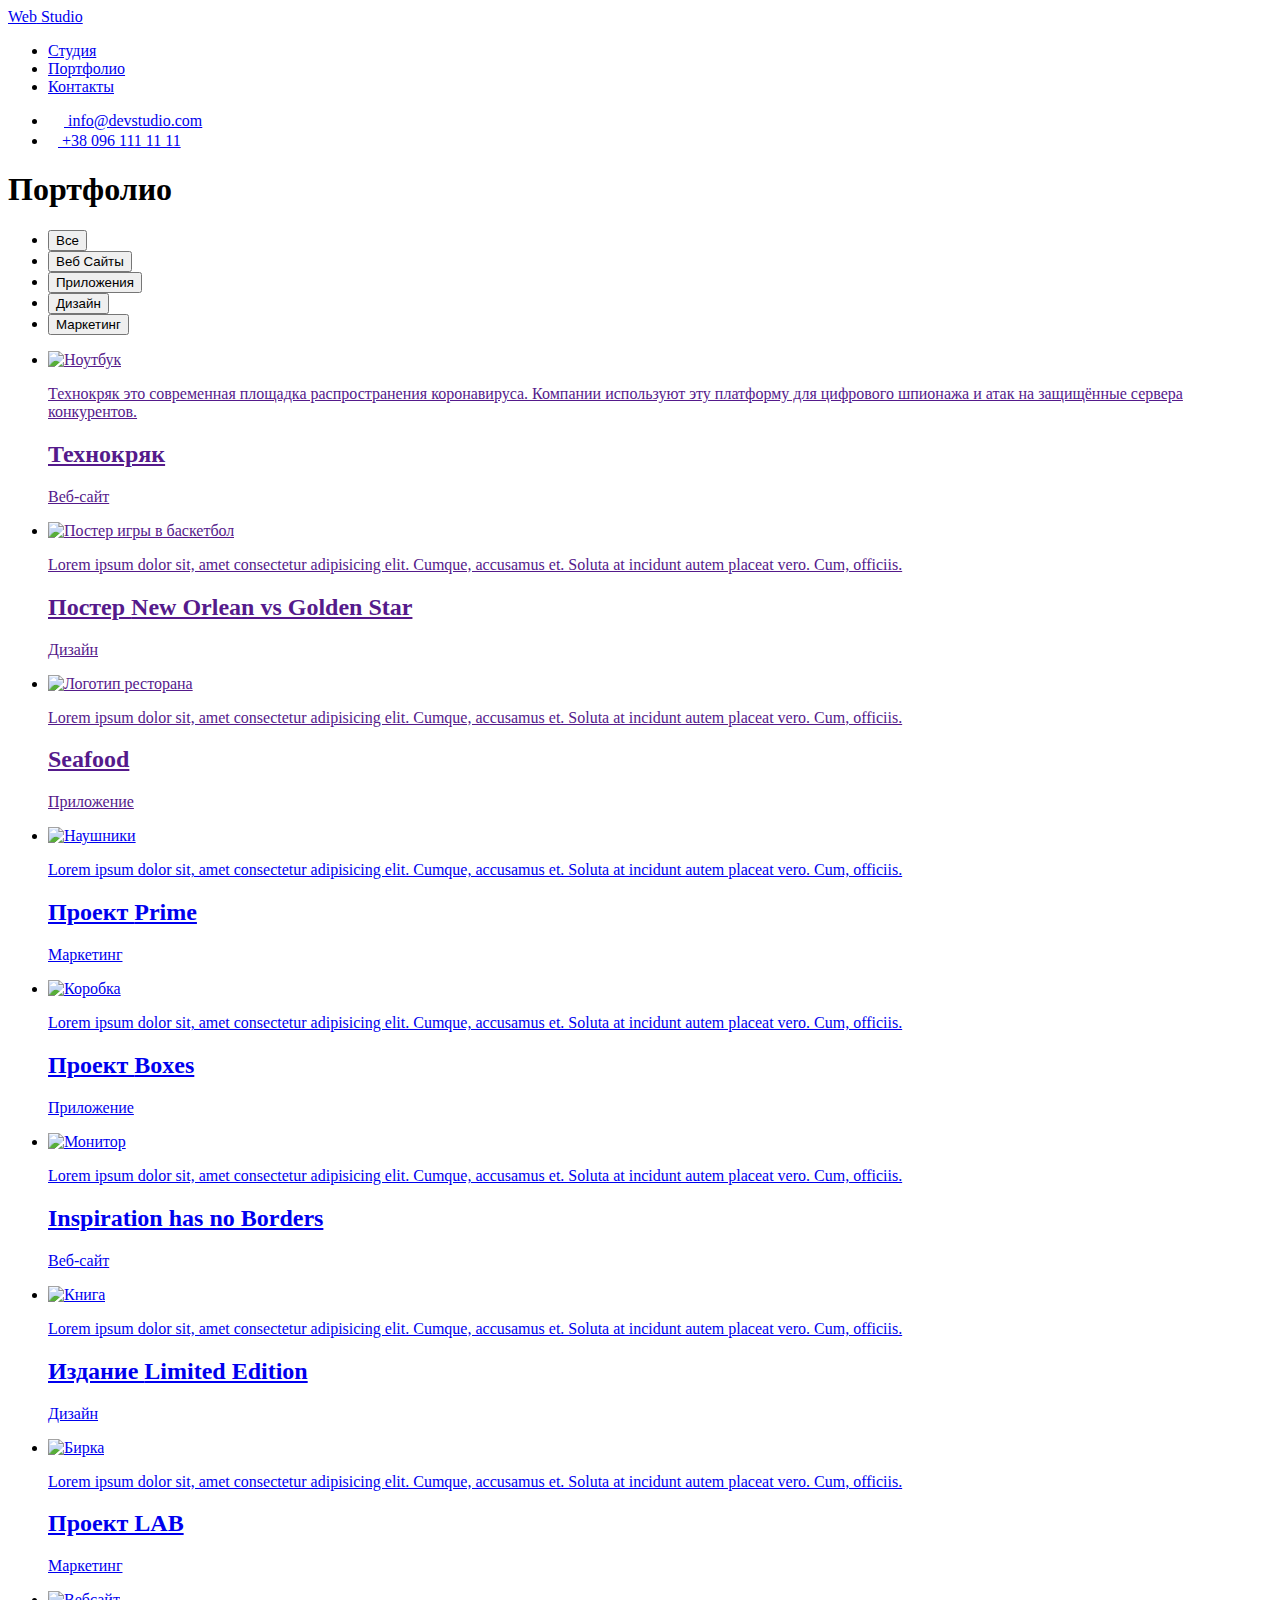
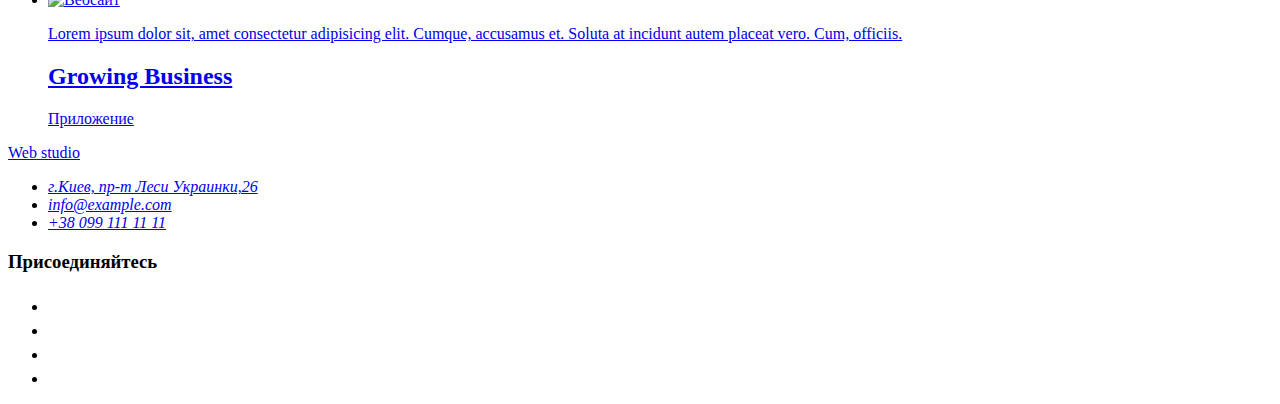
==== portfolio.html @ 73c40ea7 "Add files via upload" ====
<!DOCTYPE html>
<html lang="ru">
<head>
    <meta charset="UTF-8">
    <meta http-equiv="X-UA-Compatible" content="IE=edge">
    <meta name="viewport" content="width=device-width, initial-scale=1.0">
    <title>Portfolio</title>
    <link rel="stylesheet" href="https://cdnjs.cloudflare.com/ajax/libs/modern-normalize/1.1.0/modern-normalize.min.css"
        integrity="sha512-wpPYUAdjBVSE4KJnH1VR1HeZfpl1ub8YT/NKx4PuQ5NmX2tKuGu6U/JRp5y+Y8XG2tV+wKQpNHVUX03MfMFn9Q=="
        crossorigin="anonymous" referrerpolicy="no-referrer" />
    <link href="https://fonts.googleapis.com/css2?family=Raleway:wght@700&family=Roboto:wght@400;500;700;900&display=swap"
        rel="stylesheet">
    <link rel="stylesheet" href="./css/styles.css">
</head>
<body>
<!-- Шапка страницы -->
<header class="header">
    <!-- Навигация сайта -->
    <div class="header-container container">
        <nav class="nav">
            <a href="/" class="link logo-flex"> <span class="logoweb">Web</span> <span class="logo">Studio</span> </a>
            <ul class="header-list ul-li">
                <li class="contact"> <a href="./index.html" class="header-item link">Студия</a></li>
                <li class="contact"> <a href="./portfolio.html" class="header-item link current">Портфолио</a></li>
                <li class="contact"> <a href="/" class="header-item link">Контакты</a></li>
            </ul>
        </nav>
        <!-- Контакты -->
            <ul class="header-contacts ul-li">
                <li class="contact-item"><a class="header-contact link" href="mailto:info@devstudio.com " title="info@devstudio.com">
                        <svg class="header-icon" width="16px" height="12px">
                            <use href="./images/icons.svg#icon-envelope"> </use>
                        </svg>
                        info@devstudio.com
                    </a>
                </li>
                <li class="contact-item"><a class="header-contact link" href="tel:+380961111111">
                        <svg class="header-icon" width="10px" height="16px">
                            <use href="./images/icons.svg#icon-smartphone"> </use>
                        </svg>
                        +38 096 111 11 11
                    </a>
                </li>
            </ul>
    </div>
</header>
<!-- Портфолио  -->

<main class="main">

    <section class="portfolio-main section">
        <div class="container">
                <h1 class="visually-hidden">Портфолио</h1>

                <!-- Кнопки -->
                    <ul class="button-list ul-li">
                        <li><button type="button" class="button-item">Все</button></li>
                        <li><button type="button" class="button-item">Веб Сайты</button></li>
                        <li><button type="button" class="button-item">Приложения</button></li>
                        <li><button type="button" class="button-item">Дизайн</button></li>
                        <li><button type="button" class="button-item">Маркетинг</button></li>
                    </ul>

            <!-- Основной контент -->

                <ul class="main-list ul-li">
                    <li class="main-item">
                        <a href="" class="link">
                            <article class="card-portfolio">
                                <div class="text-img-wrap">
                                    <img src="./images/portfolio-notebook.jpg" alt="Ноутбук" width="370">
                                    <p class="text-img">
                                        Технокряк это современная площадка распространения коронавируса. Компании используют эту платформу для цифрового
                                        шпионажа и атак на защищённые сервера конкурентов.
                                    </p>
                                </div>

                                <div class="card-text" >
                                    <h2 class="title">Технокряк</h2>
                                    <p class="text">Веб-сайт</p>
                                </div>
                            </article>
                        </a>
                    </li>

                    <li class="main-item">
                        <a href="" class="link">
                            <article class="card-portfolio">
                                <div class="text-img-wrap">
                                    <img src="./images/portfolio-basket.jpg" alt="Постер игры в баскетбол" width="370">
                                    <p class="text-img">
                                        Lorem ipsum dolor sit, amet consectetur adipisicing elit. Cumque, accusamus et. Soluta at incidunt autem placeat
                                        vero. Cum, officiis.
                                    </p>
                                </div>

                                <div class="card-text" >
                                    <h2 class="title">Постер <span lang="en">New Orlean vs Golden Star</span></h2>
                                    <p class="text">Дизайн</p>
                                </div>
                            </article>
                        </a>

                    </li>
                    <li class="main-item">
                        <a href="" class="link">
                            <article class="card-portfolio">
                                <div class="text-img-wrap">
                                    <img src="./images/portfolio-logo.jpg" alt="Логотип ресторана" width="370">
                                    <p class="text-img">
                                        Lorem ipsum dolor sit, amet consectetur adipisicing elit. Cumque, accusamus et. Soluta at incidunt autem placeat
                                        vero. Cum, officiis.
                                    </p>
                                </div>

                                <div class="card-text" >
                                    <h2 class="title" lang="en">Seafood</h2>
                                    <p class="text">Приложение</p>
                                </div>
                            </article>
                        </a>
                    </li>

                    <li class="main-item">
                        <a href="/" class="link">

                            <article class="card-portfolio">
                                <div class="text-img-wrap">
                                    <img src="./images/portfolio-music.jpg" alt="Наушники" width="370">
                                    <p class="text-img">
                                        Lorem ipsum dolor sit, amet consectetur adipisicing elit. Cumque, accusamus et. Soluta at incidunt autem placeat
                                        vero. Cum, officiis.
                                    </p>
                                </div>

                                <div class="card-text" >
                                    <h2 class="title">Проект <span lang="en">Prime</span></h2>
                                    <p class="text">Маркетинг</p>
                                </div>
                            </article>
                        </a>
                    </li>

                    <li class="main-item">
                        <a href="/" class="link">
                            <article class="card-portfolio">
                                <div class="text-img-wrap">
                                    <img src="./images/portfolio-cube.jpg" alt="Коробка" width="370">
                                    <p class="text-img">
                                        Lorem ipsum dolor sit, amet consectetur adipisicing elit. Cumque, accusamus et. Soluta at incidunt autem placeat
                                        vero. Cum, officiis.
                                    </p>
                                </div>

                                <div class="card-text" >
                                    <h2 class="title">Проект <span lang="en">Boxes</span></h2>
                                    <p class="text">Приложение</p>
                                </div>
                            </article>
                        </a>
                    </li>

                    <li class="main-item">                       
                        <a href="/" class="link">
                            <article class="card-portfolio">
                            <div class="text-img-wrap">
                                <img src="./images/portfolio-screen.jpg" alt="Монитор" width="370">
                                <p class="text-img">
                                    Lorem ipsum dolor sit, amet consectetur adipisicing elit. Cumque, accusamus et. Soluta at incidunt autem placeat
                                    vero. Cum, officiis.
                                </p>
                            </div>

                                <div class="card-text">
                                    <h2 class="title" lang="en">Inspiration has no Borders</h2>
                                    <p class="text">Веб-сайт</p>
                                </div>
                            </article>
                        </a>
                    </li>

                    <li class="main-item">                     
                        <a href="/" class="link">
                            <article class="card-portfolio">
                            <div class="text-img-wrap">
                                <img src="./images/portfolio-book.jpg" alt="Книга" width="370">
                                <p class="text-img">
                                    Lorem ipsum dolor sit, amet consectetur adipisicing elit. Cumque, accusamus et. Soluta at incidunt autem placeat
                                    vero. Cum, officiis.
                                </p>
                            </div>

                                <div class="card-text">
                                    <h2 class="title">Издание <span lang="en">Limited Edition</span></h2>
                                    <p class="text">Дизайн</p>
                                </div>
                            </article>
                        </a>
                    </li>

                    <li class="main-item">
                        <a href="/" class="link">
                            <article class="card-portfolio">
                            <div class="text-img-wrap">
                                <img src="./images/portfolio-letters.jpg" alt="Бирка" width="370">
                                <p class="text-img">
                                    Lorem ipsum dolor sit, amet consectetur adipisicing elit. Cumque, accusamus et. Soluta at incidunt autem placeat
                                    vero. Cum, officiis.
                                </p>
                            </div>

                                <div class="card-text">
                                    <h2 class="title">Проект LAB</h2>
                                    <p class="text">Маркетинг</p>
                                </div>
                            </article>
                        </a>
                    </li>

                    <li class="main-item">
                        <a href="/" class="link">
                            <article class="card-portfolio">
                                <div class="text-img-wrap">
                                    <img src="./images/portfolio-business.jpg" alt="Вебсайт" width="370">
                                    <p class="text-img">
                                        Lorem ipsum dolor sit, amet consectetur adipisicing elit. Cumque, accusamus et. Soluta at incidunt autem placeat
                                        vero. Cum, officiis.
                                    </p>
                                </div>

                                <div class="card-text" >
                                    <h2 class="title" lang="en">Growing Business</h2>
                                    <p class="text">Приложение</p>
                                </div>
                            </article>
                        </a>
                    </li>
                </ul>
        </div>
    </section>
</main>


<!-- footer -->
    <!-- footer -->
    <footer class="footer">
        <div class="container footer-main-container">
            <div class="footer-left">
                <a href="/" class="logo-footer link"> <span class="logoweb">Web</span> <span
                        class="footer-logo">studio</span>
                </a>
    
                <address class="address-section">
                    <ul class="footer-list ul-li">
                        <li class="footer-item"><a href="/" class="footer-contact adress link"> г.Киев, пр-т Леси
                                Украинки,26 </a></li>
                        <li class="footer-item"><a href="mailto:info@example.com" title="info@example.com"
                                class="footer-contact link">info@example.com</a></li>
                        <li class="footer-item"><a href="tel:+380991111111" class="footer-contact link">+38 099 111 11
                                11</a></li>
    
                    </ul>
                </address>
            </div>
    
    
            <!--  ------------------------------------Правая часть футер--------------- -->
            <div class="footer-right">
                <h3 class="footer-card-title">Присоединяйтесь</h3>
                <ul class="footer-card-list ul-li">
                    <li class="footer-card-item">
                        <a href="" class="footer-card-link">
                            <svg class="footer-card-icon" width="20px" height="20px">
                                <use href="./images/icons.svg#icon-instagram">
    
                                </use>
                            </svg>
    
                        </a>
    
                    </li>
                    <li class="footer-card-item">
                        <a href="" class="footer-card-link">
                            <svg class="footer-card-icon" width="20px" height="20px">
                                <use href="./images/icons.svg#icon-twitter">
    
                                </use>
                            </svg>
    
                        </a>
    
                    </li>
                    <li class="footer-card-item">
                        <a href="" class="footer-card-link">
                            <svg class="footer-card-icon" width="20px" height="20px">
                                <use href="./images/icons.svg#icon-facebook">
    
                                </use>
                            </svg>
    
                        </a>
    
                    </li>
                    <li class="footer-card-item">
                        <a href="" class="footer-card-link">
                            <svg class="footer-card-icon" width="20" height="20px">
                                <use href="./images/icons.svg#icon-linkedin">
    
                                </use>
                            </svg>
    
                        </a>
    
                    </li>
    
                </ul>
            </div>
    
    
        </div>
    
    </footer>
</body>
</html>
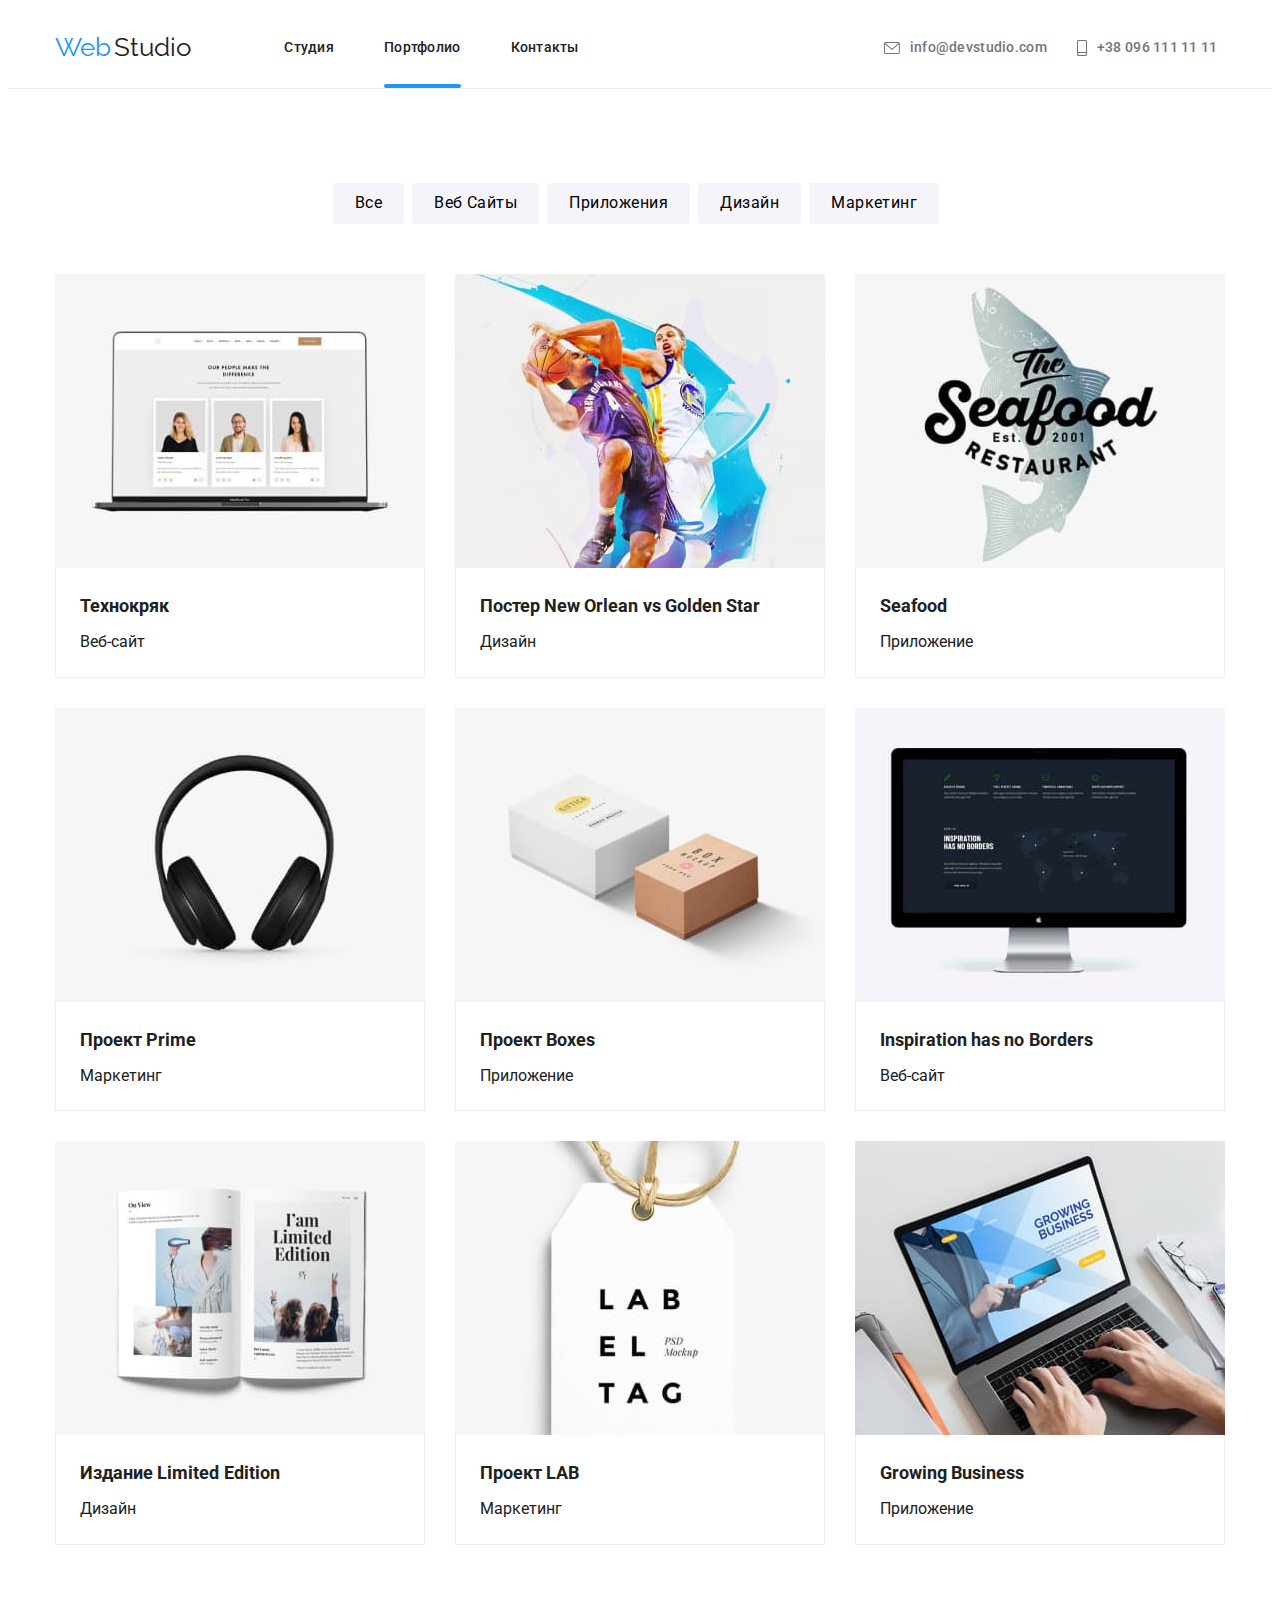
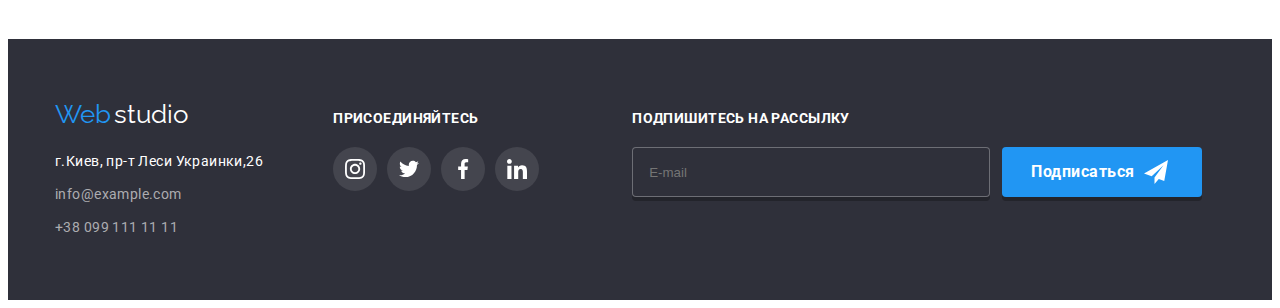
==== commit d40db9ef: "hm6" ====
--- a/portfolio.html
+++ b/portfolio.html
@@ -315,7 +315,20 @@
     
                 </ul>
             </div>
-    
+                <form action="#">
+                    <div class="mailing-list-wrap">
+                        <p class="footer-card-title">Подпишитесь на рассылку</p>
+                        <div class="mailing-wrap">
+                            <input type="text" class="footer-mailing" placeholder="E-mail" required title="qwerty@gmail.com">
+                            <button type="submit" class="mailing-submit main-button">Подписаться
+                                <svg class="submit-icon" width="24px" height="24px">
+                                    <use href="./images/icons.svg#icon-icon-send">
+                                    </use>
+                                </svg>
+                            </button>
+                        </div>
+                    </div>
+                </form>
     
         </div>
     
--- a/css/styles.css
+++ b/css/styles.css
@@ -0,0 +1,941 @@
+:root {
+  --primary-text-color: #e5e5e5;
+  --title-text-color: #212121;
+  --accent-color: #2196f3;
+  --blue-main-button-hover: #188ce8;
+  --primary-white-color: #757575;
+  --button-background: #f5f4fa;
+  --white-color: #ffffff;
+  --black-box-color: #2f303a;
+  --style-for-footer-contacts: #acacb0;
+  --background-for-header: #ececec;
+  --size-margin-one: 30px;
+  --border-card-portfolio: #eeeeee;
+  --transition: 2250ms, cubic-bezier(0.4, 0, 0.2, 1);
+}
+
+@keyframes rotateY {
+  0% {
+    transform: perspective(400px) rotateY(60deg);
+  }
+
+  100% {
+    transform: perspective(400px) rotateY(-60deg);
+  }
+}
+
+body {
+  color: var(--title-text-color);
+  background-color: var(--white-color);
+  font-family: Roboto, sans-serif;
+  font-size: 14px;
+  letter-spacing: 0.03px;
+}
+p,
+h1,
+h2,
+h3,
+h4,
+h5,
+h6 {
+  margin: 0;
+}
+ul,
+ol {
+  margin: 0;
+  padding: 0;
+}
+img {
+  display: block;
+  max-width: 100%;
+  height: auto;
+}
+*,
+*::before,
+*::after {
+  box-sizing: border-box;
+}
+.link {
+  text-decoration: none;
+}
+.ul-li {
+  list-style: none;
+}
+
+/* Общие стили и стили портфолио */
+.section {
+  padding-top: 94px;
+  padding-bottom: 94px;
+}
+
+/* ----------------------------------------------------------Шапка страницы----------- */
+.header {
+  border-bottom-color: var(--background-for-header);
+  border-bottom-width: 1px;
+  border-bottom-style: solid;
+}
+.header-container {
+  display: flex;
+  align-items: center;
+}
+.container {
+  width: 1200px;
+  padding-left: 15px;
+  padding-right: 15px;
+  margin: 0 auto;
+}
+.nav {
+  display: flex;
+  align-items: center;
+  margin-right: 305px;
+}
+/* ------------------------Логотип header----------  */
+.logoweb {
+  color: var(--accent-color);
+  font-family: Raleway;
+  font-size: 26px;
+  line-height: 1.19;
+}
+.logo {
+  color: var(--title-text-color);
+  font-family: Raleway;
+  font-size: 26px;
+  line-height: 1.19;
+}
+.logo-flex {
+  padding: 24px 0 25px 0;
+  margin-right: 93px;
+  display: block;
+  animation: rotateY 3000ms infinite alternate backwards ease-in-out 1000ms;
+}
+.header-list {
+  display: flex;
+  align-items: center;
+}
+.contact {
+  margin-right: 50px;
+}
+.contact:last-child {
+  margin-right: 0;
+}
+.contact-item {
+  margin-right: 30px;
+}
+.contact-item:last-child {
+  margin-right: 0;
+}
+
+.header-contacts {
+  display: flex;
+  align-items: center;
+}
+
+.header-contact {
+  font-style: normal;
+  font-weight: 500;
+  line-height: 1.7;
+  letter-spacing: 0.02em;
+  color: var(--primary-white-color);
+
+  display: flex;
+  align-items: center;
+  transition: color 250ms cubic-bezier(0.4, 0, 0.2, 1);
+}
+.header-contact:hover,
+.header-contact:focus {
+  color: var(--accent-color);
+}
+.header-item {
+  font-style: normal;
+  font-weight: 500;
+  line-height: 1.14;
+  letter-spacing: 0.02em;
+  color: var(--title-text-color);
+
+  position: relative;
+  transition: color 250ms cubic-bezier(0.4, 0, 0.2, 1);
+}
+
+.current::after {
+  content: '';
+  width: 100%;
+  height: 4px;
+  border-radius: 2px;
+
+  position: absolute;
+  left: 0;
+  bottom: -33px;
+  background-color: var(--accent-color);
+}
+
+.header-item:hover,
+.header-item:focus {
+  color: var(--accent-color);
+}
+
+/* -----------------------------------hedaer icon---------- */
+
+.header-icon {
+  margin-right: 10px;
+  fill: currentColor;
+}
+
+/* ---------------------------------------------------Основной контент-- Первая секция----------- */
+.main-first-section {
+  background-color: var(--black-box-color);
+  max-width: 1600px;
+  height: 600px;
+  margin: 0 auto;
+
+  background-image: linear-gradient(rgba(47, 48, 58, 0.4), rgba(47, 48, 58, 0.4)),
+    url(../images/hero.png);
+  background-repeat: no-repeat;
+  background-position: center;
+
+  flex-grow: 1;
+  align-items: center;
+  text-align: center;
+
+  padding-top: 200px;
+  padding-bottom: 200px;
+}
+/* ---------------Заголовок------------- */
+.chief-title {
+  font-weight: 900;
+  font-size: 44px;
+  line-height: 1.3;
+  text-align: center;
+  vertical-align: top;
+  color: var(--white-color);
+  text-transform: uppercase;
+
+  width: 696px;
+  margin: 0 auto;
+  margin-bottom: 30px;
+}
+/* ---------------Кнопка под заголовком-------------- */
+.main-button {
+  font-family: Roboto;
+  font-weight: 700;
+  font-size: 16px;
+  line-height: 1.8;
+  letter-spacing: 0.03em;
+  background-color: var(--accent-color);
+  color: var(--white-color);
+  cursor: pointer;
+  font-family: inherit;
+  text-align: center;
+
+  border-radius: 4px;
+  overflow: hidden;
+  border: 0;
+
+  padding: 10px 32px;
+}
+
+/* -------------------------- Main -------portfolio----*/
+
+.portfolio-main {
+  padding-top: 94px;
+  padding-bottom: 94px;
+}
+
+.button-list {
+  display: flex;
+
+  margin-bottom: 50px;
+  justify-content: center;
+}
+/* .button-item {
+  margin-right: 8px;
+
+  border-radius: 4px;
+  overflow: hidden;
+  border: 0;
+  transition: color 250ms cubic-bezier(0.4, 0, 0.2, 1);
+} */
+
+/* ----------------------------Кнопки портфолио------------- */
+
+.button-item {
+  font-family: Roboto;
+  font-style: 500;
+  font-size: 16px;
+  line-height: 1.8;
+  letter-spacing: 0.03em;
+  background-color: var(--button-background);
+  cursor: pointer;
+  font-family: inherit;
+  margin-right: 8px;
+  padding: 6px 22px;
+
+  border-radius: 4px;
+  overflow: hidden;
+  border: 0;
+  transition: color 250ms cubic-bezier(0.4, 0, 0.2, 1),
+    background-color 250ms cubic-bezier(0.4, 0, 0.2, 1),
+    box-shadow 250ms cubic-bezier(0.4, 0, 0.2, 1);
+}
+.button-item:hover,
+.button-item:focus {
+  background-color: var(--accent-color);
+  color: var(--white-color);
+  cursor: pointer;
+  font-family: inherit;
+
+  box-shadow: 0px 2px rgba(0, 0, 0, 0.12), 0px 1px rgba(0, 0, 0, 0.08), 0px 3px rgba(0, 0, 0, 0.1);
+}
+.button-item:active {
+  color: var(--accent-color);
+}
+
+.main-list {
+  display: flex;
+  justify-content: center;
+  flex-wrap: wrap;
+  margin-top: calc(-1 * var(--size-margin-one));
+  margin-left: calc(-1 * var(--size-margin-one));
+}
+.main-item {
+  flex-basis: calc(100% / 3 - var(--size-margin-one));
+  margin-left: var(--size-margin-one);
+  margin-top: var(--size-margin-one);
+}
+.card-text {
+  padding: 20px 24px;
+
+  border-right-width: 1px;
+  border-right-style: solid;
+  border-right-color: var(--border-card-portfolio);
+
+  border-left-width: 1px;
+  border-left-style: solid;
+  border-left-color: var(--border-card-portfolio);
+
+  border-bottom-color: var(--border-card-portfolio);
+  border-bottom-width: 1px;
+  border-bottom-style: solid;
+}
+.card-portfolio {
+  transition: box-shadow 250ms cubic-bezier(0.4, 0, 0.2, 1);
+}
+
+.card-portfolio:hover,
+.card-portfolio:focus {
+  box-shadow: 0px 1px 1px rgba(0, 0, 0, 0.12), 0px 4px 4px rgba(0, 0, 0, 0.06),
+    1px 4px 6px rgba(0, 0, 0, 0.16);
+}
+/* -------------Text on IMG--------------- */
+.text-img-wrap {
+  position: relative;
+  overflow: hidden;
+}
+.text-img {
+  font-size: 18px;
+  line-height: 1.5;
+  color: var(--white-color);
+  background-color: rgba(33, 150, 243, 0.9);
+
+  padding: 63px 24px;
+
+  position: absolute;
+  top: 0;
+  left: 0;
+  height: 100%;
+  transform: translateY(101%);
+  transition: transform 250ms cubic-bezier(0.4, 0, 0.2, 1);
+}
+.main-item:hover .text-img {
+  transform: translateY(0);
+}
+
+.main-second-section {
+  margin: 0 auto;
+  align-items: center;
+  margin-bottom: -94px;
+}
+
+.main-second-list {
+  display: flex;
+}
+.main-second-item {
+  margin-right: 30px;
+}
+
+.main-second-item:last-child {
+  margin-right: 0;
+}
+/* Заголовки секции */
+.main-second-title {
+  font-weight: 700;
+  line-height: 1.1;
+  font-size: 14px;
+  text-transform: uppercase;
+}
+/* Текст секции */
+.main-second-text {
+  line-height: 1.7;
+  color: var(--primary-white-color);
+
+  margin-top: 10px;
+}
+
+/* Заголовок секции */
+.main-third-title {
+  font-weight: 700;
+  font-size: 36px;
+  line-height: 1.2;
+  text-align: center;
+
+  padding-bottom: 50px;
+}
+.main-third-list {
+  align-content: center;
+  display: flex;
+  margin-right: -30px;
+  justify-content: center;
+  margin-right: -30px;
+}
+.main-third-item {
+  width: calc(100% / 3 - 30);
+  margin-right: 30px;
+
+  position: relative;
+}
+.card-label-text {
+  color: #ffffff;
+  font-weight: 700;
+  line-height: 1.14;
+  letter-spacing: 0.03em;
+  font-size: 14px;
+  text-transform: uppercase;
+}
+.card-label {
+  position: absolute;
+  bottom: 0px;
+
+  width: 370px;
+  height: 70px;
+  background-color: rgba(47, 48, 58, 0.8);
+  text-align: center;
+
+  padding-top: 27px;
+}
+/* ----------------------------------------------------------Секция наша команда --------------*/
+.team-section {
+  background-color: var(--button-background);
+  padding-bottom: 94px;
+}
+
+.team-list {
+  display: flex;
+  padding-right: auto;
+  padding-left: auto;
+  margin-top: calc(-1 * var(--size-margin-one));
+  margin-left: calc(-1 * var(--size-margin-one));
+}
+.team-list > .team-item {
+  flex-basis: calc(100% / 4 - var(--size-margin-one));
+  margin-left: var(--size-margin-one);
+  margin-top: var(--size-margin-one);
+}
+
+.team {
+  font-weight: 700;
+  font-size: 36px;
+  line-height: 1.2;
+
+  text-align: center;
+  justify-content: center;
+  margin-bottom: 50px;
+}
+
+.team-title {
+  font-weight: 500;
+  font-size: 16px;
+  line-height: 1.2;
+
+  text-align: center;
+}
+/* Текст секции */
+.team-text {
+  font-size: 16px;
+  line-height: 1.2;
+
+  text-align: center;
+  margin-top: 10px;
+}
+
+.card {
+  background-color: white;
+
+  box-shadow: 0px 1px 3px rgba(0, 0, 0, 0.12), 0px 1px 1px rgba(0, 0, 0, 0.14),
+    0px 2px 1px rgba(0, 0, 0, 0.2);
+
+  border-radius: 0px 0px 4px 4px;
+}
+
+.card-content {
+  padding-top: 30px;
+  padding-bottom: 30px;
+}
+.card-social-list {
+  display: flex;
+  justify-content: center;
+  margin-top: 16px;
+}
+
+.card-social-item + .card-social-item {
+  margin-left: 10px;
+}
+.card-social-icon {
+  fill: currentColor;
+}
+.card-social-link {
+  width: 44px;
+  height: 44px;
+  background-color: var(--white-color);
+  display: flex;
+  justify-content: center;
+  align-items: center;
+  border-radius: 50%;
+
+  color: #afb1b8;
+  transition: color 250ms cubic-bezier(0.4, 0, 0.2, 1),
+    background-color 250ms cubic-bezier(0.4, 0, 0.2, 1);
+}
+.card-social-link:hover,
+.card-social-link:focus {
+  background-color: var(--accent-color);
+  color: var(--white-color);
+}
+
+/* Main contant */
+.main {
+  background-color: var(--white-color);
+}
+/* Скрытый заголовок */
+.visually-hidden {
+  position: absolute;
+  width: 1px;
+  height: 1px;
+  margin: -1px;
+  padding: 0;
+  overflow: hidden;
+  border: 0;
+  clip: rect(0 0 0 0);
+}
+
+/* -------------------------------Секция постоянные клиенты------------------- */
+
+.clients-title {
+  font-weight: 700;
+  font-size: 36px;
+  line-height: 1.2;
+
+  text-align: center;
+  justify-content: center;
+  margin-bottom: 50px;
+}
+.clients-icon-list {
+  display: flex;
+  justify-content: center;
+  align-items: center;
+}
+.clients-icon-item + .clients-icon-item {
+  margin-left: 30px;
+}
+.card-clients-icon {
+  fill: currentColor;
+}
+.card-clients-link {
+  width: 170px;
+  height: 92px;
+  display: flex;
+  justify-content: center;
+  align-items: center;
+
+  border-radius: 4px;
+  border-width: 1px;
+  border-style: solid;
+  border-color: #afb1b8;
+
+  color: #afb1b8;
+  transition: color 250ms cubic-bezier(0.4, 0, 0.2, 1),
+    background-color 250ms cubic-bezier(0.4, 0, 0.2, 1),
+    border-color 250ms cubic-bezier(0.4, 0, 0.2, 1);
+}
+.card-clients-link:hover,
+.card-clients-link:focus {
+  background-color: var(--white-color);
+  color: var(--accent-color);
+  border-color: var(--accent-color);
+}
+
+/* -------------------------------------Шрифты основного контента портфолио------------------------ */
+.title {
+  font-weight: 700;
+  font-size: 18px;
+  line-height: 2;
+  color: var(--title-text-color);
+
+  margin-bottom: 4px;
+}
+/* Текст портфолио */
+.text {
+  font-size: 16px;
+  line-height: 1.8;
+  color: var(--title-text-color);
+}
+/* Footer */
+.footer {
+  background-color: var(--black-box-color);
+  padding-top: 60px;
+  padding-bottom: 60px;
+}
+/* ----------------------------------------Вторая часть логотипа футера------------------------ */
+.footer-logo {
+  color: var(--white-color);
+  font-family: Raleway;
+  font-size: 26px;
+  line-height: 1.2;
+}
+.logo-footer {
+  display: block;
+  margin-bottom: 20px;
+}
+.footer-item {
+  margin-bottom: 9px;
+}
+.footer-item:last-child {
+  margin-bottom: 0;
+}
+
+/* -----------------------------Контактные данные футер-------------------------*/
+.footer-contact {
+  font-style: normal;
+  line-height: 1.7;
+  letter-spacing: 0.03em;
+  color: var(--style-for-footer-contacts);
+  margin-bottom: 9px;
+  transition: color 250ms cubic-bezier(0.4, 0, 0.2, 1);
+}
+.footer-contact:hover,
+.footer-contact:focus {
+  color: var(--accent-color);
+}
+.adress {
+  color: var(--white-color);
+}
+.footer-left {
+  margin-right: 70px;
+}
+/* -----------------------------footer правая часть---------------------------------- */
+.footer-main-container {
+  display: flex;
+  align-items: baseline;
+}
+.footer-right {
+  display: block;
+  align-items: baseline;
+}
+.footer-card-title {
+  color: #ffffff;
+  font-weight: 700;
+  line-height: 1.14;
+  letter-spacing: 0.03em;
+  font-size: 14px;
+  text-transform: uppercase;
+
+  color: #ffffff;
+
+  margin-bottom: 20px;
+}
+
+.footer-card-list {
+  display: flex;
+  justify-content: left;
+  align-items: center;
+}
+.footer-card-item {
+  width: 44px;
+  height: 44px;
+}
+.footer-card-item + .footer-card-item {
+  margin-left: 10px;
+}
+.footer-card-icon {
+  fill: currentColor;
+}
+.footer-card-link {
+  width: 44px;
+  height: 44px;
+  background-color: #44454e;
+  display: flex;
+  justify-content: center;
+  align-items: center;
+  border-radius: 50%;
+
+  color: #ffffff;
+  transition: background-color 250ms cubic-bezier(0.4, 0, 0.2, 1);
+}
+.footer-card-link:hover,
+.footer-card-link:focus {
+  background-color: var(--accent-color);
+}
+/* --------------------------------Footer-mailing-list------------------ */
+.mailing-list-wrap {
+  margin-left: 93px;
+  min-width: 570px;
+}
+.mailing-wrap {
+  display: flex;
+  justify-content: space-between;
+  align-items: center;
+}
+.footer-mailing {
+  height: 50px;
+  width: 358px;
+
+  border: 1px solid rgba(255, 255, 255, 0.3);
+  border-radius: 4px;
+  background-color: var(--black-box-color);
+  box-shadow: 0px 4px rgba(0, 0, 0, 0.25);
+
+  padding: 15px 0 15px 16px;
+  display: block;
+}
+.mailing-submit {
+  width: 200px;
+  height: 50px;
+  padding: 10px 28px 10px 29px;
+
+  display: flex;
+  align-items: center;
+  box-shadow: 0px 4px rgba(0, 0, 0, 0.25);
+}
+.submit-icon {
+  margin-left: 10px;
+}
+
+/* -----------------------------Main-secomd-section--------- */
+.main-card-container {
+  display: flex;
+  justify-content: center;
+  align-items: center;
+
+  padding-top: 25px;
+}
+
+.main-card-item {
+  width: 270px;
+  height: 120px;
+  border-radius: 4px;
+  background-color: #f5f4fa;
+
+  margin-bottom: 30px;
+}
+.main-card-list {
+}
+.main-card-item + .main-card-item {
+  margin-left: 30px;
+}
+/* ---------------------------------------------Modal--------------------------------- */
+.backdrop {
+  width: 100vw;
+  height: 100vh;
+  position: fixed;
+  top: 0;
+
+  background-color: rgba(0, 0, 0, 0.1);
+
+  transition: opacity 250ms cubic-bezier(0.4, 0, 0.2, 1),
+    visibility 250ms cubic-bezier(0.4, 0, 0.2, 1);
+}
+.backdrop.is-hidden .modal {
+  transform: scale(0.3);
+}
+.modal {
+  width: 528px;
+  min-height: 581px;
+  border-radius: 4px;
+  background-color: var(--white-color);
+  position: absolute;
+  top: 50%;
+  left: 50%;
+  transform: translate(-50%, -50%) scale(1);
+  transition: transform 250ms cubic-bezier(0.4, 0, 0.2, 1);
+  padding: 24px 40px 56px 40px;
+}
+
+.modal-close {
+  width: 30px;
+  height: 30px;
+  border-radius: 50%;
+  border: 1px solid rgba(0, 0, 0, 0.1);
+  background-color: var(--white-color);
+
+  position: absolute;
+  top: 8px;
+  right: 8px;
+
+  display: flex;
+  align-items: center;
+  justify-content: center;
+}
+
+.modal-close:hover {
+  fill: var(--accent-color);
+  cursor: pointer;
+}
+
+.is-hidden {
+  opacity: 0;
+  pointer-events: none;
+  visibility: hidden;
+}
+
+.modal-title {
+  font-size: 20px;
+  font-weight: 700;
+  line-height: 1.17;
+  text-align: center;
+  margin-bottom: 12px;
+}
+
+.input-wrap + .input-wrap {
+  margin-top: 10px;
+}
+
+.input-text:hover {
+  color: #188ce8;
+  cursor: pointer;
+}
+
+.form-input {
+  width: 100%;
+  height: 40px;
+  padding-left: 42px;
+
+  border: 1px solid rgba(33, 33, 33, 0.2);
+  border-radius: 4px;
+
+  margin-top: 4px;
+
+  outline-color: var(--accent-color);
+}
+
+.input-icon-wrap {
+  position: relative;
+}
+.input-icon {
+  position: absolute;
+  top: 50%;
+  left: 10px;
+
+  transform: translateY(-50%);
+}
+.input-icon-wrap:focus-within > .input-icon {
+  fill: var(--accent-color);
+}
+
+.form-input-comments {
+  width: 100%;
+  height: 120px;
+  border: 1px solid rgba(33, 33, 33, 0.2);
+  border-radius: 4px;
+  padding: 12px 16px;
+  margin-top: 4px;
+  resize: none;
+  outline-color: var(--accent-color);
+}
+.form-input-comments:focus {
+  border: 1px solid var(--accent-color);
+  cursor: pointer;
+}
+.input-text-wrap {
+  margin-top: 10px;
+}
+.input-text-wrap:focus-within > .input-icon {
+  fill: var(--accent-color);
+}
+
+.form-input-comments::placeholder {
+  color: rgba(117, 117, 117, 0.5);
+}
+.input-text {
+  font-size: 12px;
+  line-height: 1.17;
+  color: var(--primary-white-color);
+  display: block;
+  margin-bottom: 4px;
+}
+
+.input-police-wrap {
+  display: flex;
+
+  margin-top: 20px;
+  text-align: center;
+  justify-content: center;
+
+  align-items: center;
+}
+
+.input-police {
+  appearance: none;
+}
+
+.police-text {
+  font-size: 14px;
+  line-height: 1.7;
+  letter-spacing: 0.03em;
+
+  color: var(--primary-white-color);
+}
+.check-icon {
+  width: 16px;
+  height: 15px;
+
+  border: 2px solid #212121;
+  border-radius: 4px;
+
+  fill: var(--white-color);
+  background-color: var(--white-color);
+  box-shadow: 0px 4px rgba(0, 0, 0, 0.25);
+
+  margin-right: 7px;
+}
+
+.input-police-wrap .input-police:checked ~ .check-icon {
+  border: transparent;
+  background-color: var(--accent-color);
+  fill: var(--white-color);
+  border-radius: 4px;
+}
+
+.agreement {
+  text-decoration-line: underline;
+  color: var(--accent-color);
+}
+
+.modal-submit {
+  font-size: 16px;
+  font-weight: 700;
+  line-height: 1.8;
+
+  cursor: pointer;
+  width: 200px;
+  height: 50px;
+
+  display: block;
+  margin: 0 auto;
+  margin-top: 30px;
+  padding: 10px 55px 10px 56px;
+
+  background-color: var(--blue-main-button-hover);
+  color: var(--white-color);
+
+  border: 1px solid rgba(0, 0, 0, 0.15);
+  border-radius: 4px;
+  box-shadow: 0px 4px 4px rgb(0 0 0 / 15%);
+}
